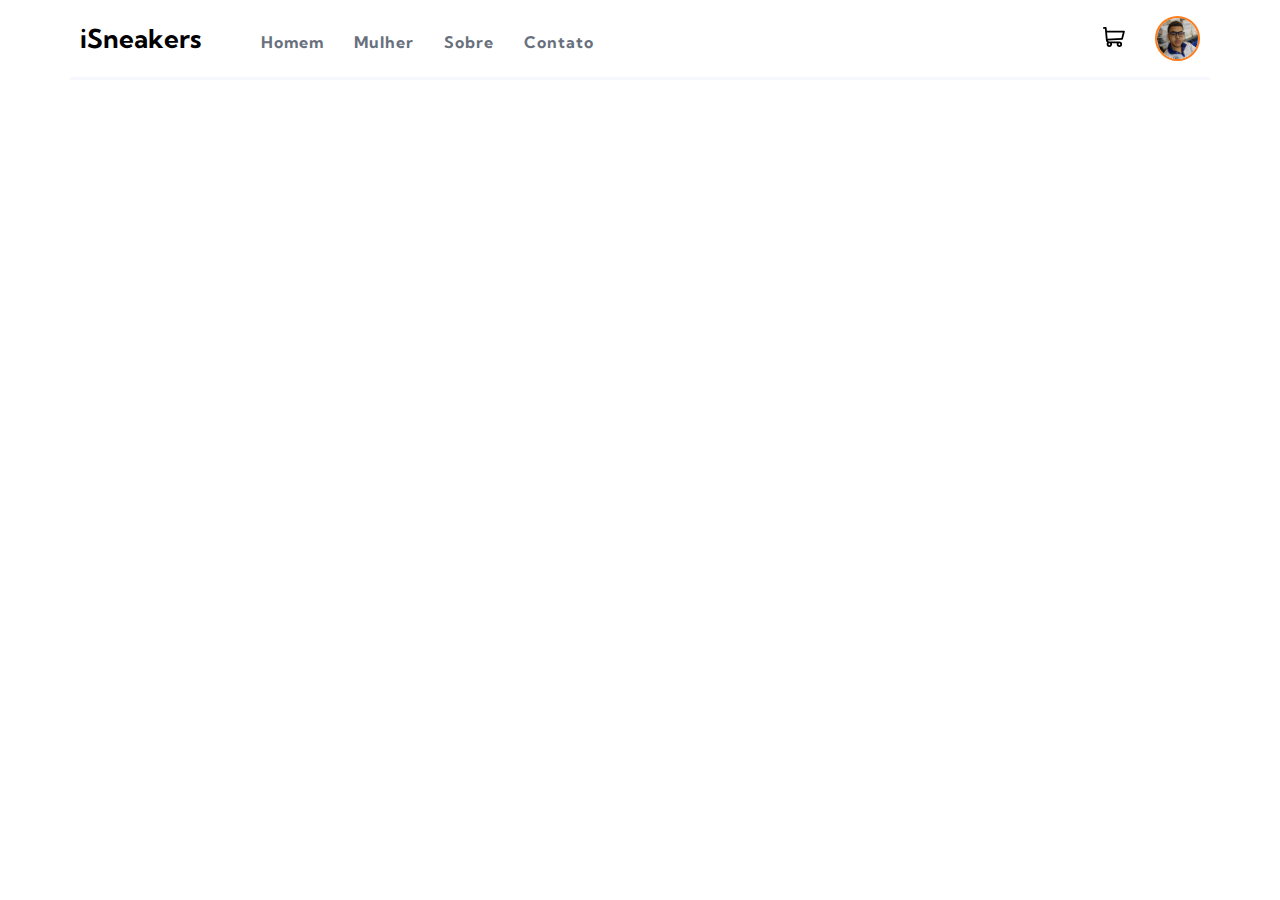
==== src/pages/index.html @ c7bc3824 "first commit" ====
<!DOCTYPE html>
<html lang="pt-br">
<head>
    <meta charset="UTF-8">
    <meta http-equiv="X-UA-Compatible" content="IE=edge">
    <meta name="viewport" content="width=device-width, initial-scale=1.0">
    <link rel="preconnect" href="https://fonts.googleapis.com">
    <link rel="preconnect" href="https://fonts.gstatic.com" crossorigin>
    <link href="https://fonts.googleapis.com/css2?family=Kumbh+Sans:wght@400;700&display=swap" rel="stylesheet">
    <link rel="stylesheet" href="../assets/css/main.css">
    <title>iSneakers</title>
</head>
<body>
    <header>
        <div class="left-side">
            <h5 id="logo">iSneakers</h5>
            <nav>
                <ul class="menu">
                    <li>Homem</li>
                    <li>Mulher</li>
                    <li>Sobre</li>
                    <li>Contato</li>
                </ul>
            </nav>
        </div>
        <div class="right-side">
            <div class="cart">
                <img src="../assets/images/icon-cart.svg" alt="">
            </div>
            <div class="person">
                <img src="../assets/images/perfil.jpg" alt="">
            </div>
        </div>
    </header>
    <script src="./src/pages/index.html"></script>
</body>
</html>
---- src/assets/css/main.css ----
:root{
    --orange-color: hsl(26, 100%, 55%);
    --pale-color: hsl(25, 100%, 94%);
    --blue-color: hsl(220, 13%, 13%);
    --dark--blue-color: hsl(219, 9%, 45%);
    --gray-blue--color: hsl(220, 14%, 75%);
    --light-gray--color: hsl(223, 64%, 98%);
    --white-color: hsl(0, 0%, 100%);
    --black-color:(with 75% opacity for lightbox background): hsl(0, 0%, 0%);
}
*{
    margin: 0;
    padding: 0;
    box-sizing: border-box;
    font-family: 'Kumbh Sans', sans-serif;
    text-decoration: none;
    list-style: none;
}

/*       */
header, 
main{
    max-width: 1140px;
    margin: auto;
}
/*       */

/* HEADER */
header{
    display: flex;
    align-items: center;
    justify-content: space-between;
    border-bottom: 3px solid var(--light-gray--color);
    height: 80px;
    padding: 0 10px;
}
/* LEFT SIDE */
.left-side{
}
.menu{
    display: flex;
    font-weight: 700;
    color: var(--dark--blue-color);
    letter-spacing: 1px;
    height: 100%;

}
.menu li{
    border-bottom: 3px solid transparent;
    padding: 35px 15px 25px;
    cursor: pointer;
}
.menu li:hover{
    border-color: var(--orange-color);
}
#logo{
    font-size: 26px;
    margin-right: 45px;
}

/*       */

.left-side,
.right-side{
    display: flex;
    align-items: center;
    height: 100%;
}

/* RIGHT-SIDE */
.person{
    border: 2px solid var(--orange-color);
    width: 45px;
    height: 45px;
    margin-left: 30px;
}
.cart{
    cursor: pointer;
}
.person img{
    width: 100%;
    height: 100%;
}
.person,
.person img{
    border-radius: 50%;
}
/*           */
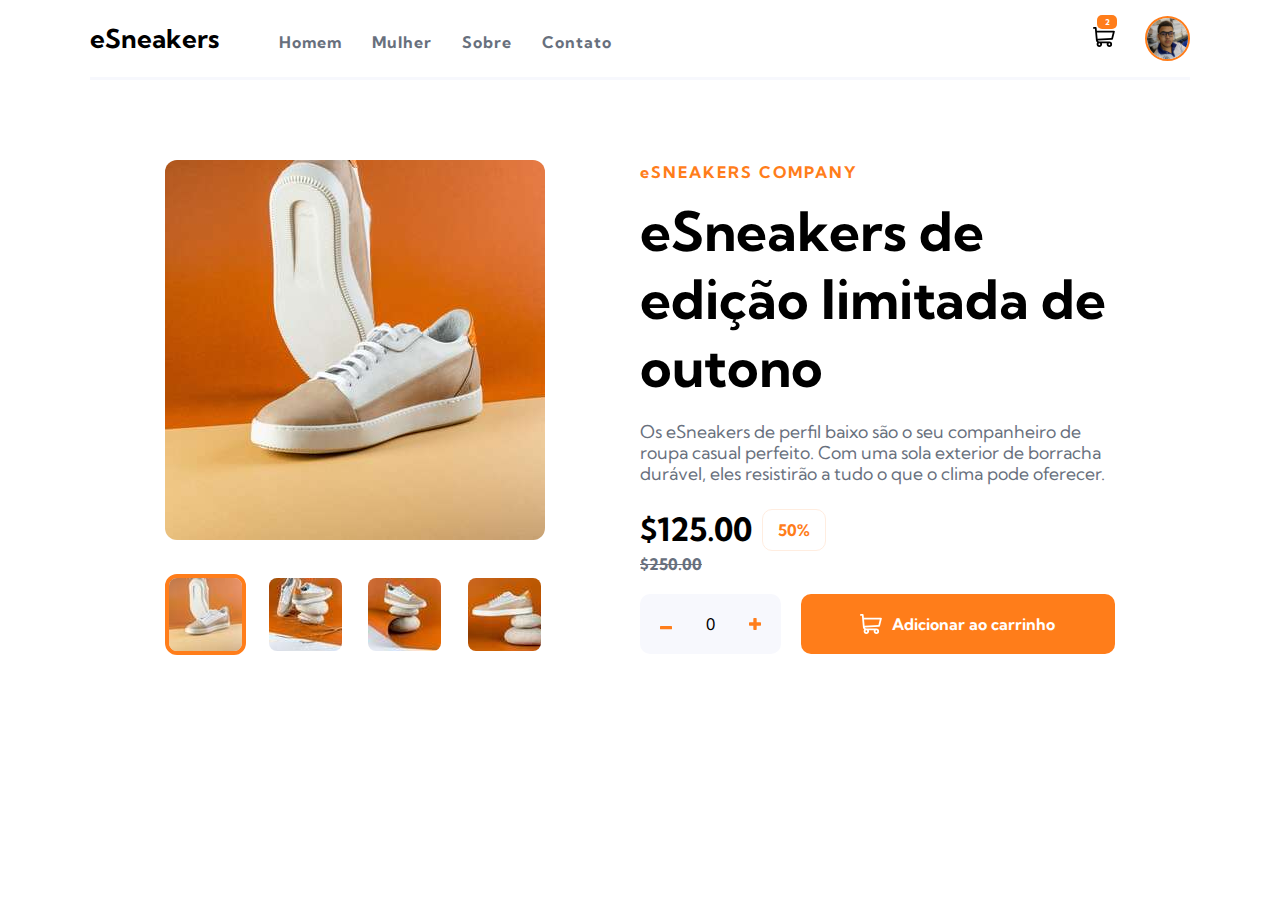
==== commit 3be1a63e: "modal finish" ====
--- a/src/pages/index.html
+++ b/src/pages/index.html
@@ -7,13 +7,13 @@
     <link rel="preconnect" href="https://fonts.googleapis.com">
     <link rel="preconnect" href="https://fonts.gstatic.com" crossorigin>
     <link href="https://fonts.googleapis.com/css2?family=Kumbh+Sans:wght@400;700&display=swap" rel="stylesheet">
-    <link rel="stylesheet" href="../assets/css/main.css">
-    <title>iSneakers</title>
+    <link rel="stylesheet" href="/./assets/css/main.css">
+    <title>eSneakers</title>
 </head>
 <body>
     <header>
         <div class="left-side">
-            <h5 id="logo">iSneakers</h5>
+            <h5 id="logo">eSneakers</h5>
             <nav>
                 <ul class="menu">
                     <li>Homem</li>
@@ -25,13 +25,102 @@
         </div>
         <div class="right-side">
             <div class="cart">
-                <img src="../assets/images/icon-cart.svg" alt="">
+                <img src="/./assets/icons/icon-cart.svg" alt="">
+                <span id="cart__amount">2</span>
             </div>
             <div class="person">
-                <img src="../assets/images/perfil.jpg" alt="">
+                <img src="/./assets/images/image-perfil.jpg" alt="">
             </div>
         </div>
     </header>
+    <main>
+        <div class="container">
+            <section class="product">
+                <div class="product__side-left">
+                    <div class="product__main-image">
+                        <img src="/./assets/images/image-product-1.jpg" alt="">
+                    </div>
+                    <div class="product__images-thumbnail">
+                        <div class="product__image-thumbnail active">
+                            <img src="/./assets/images/image-product-1-thumbnail.jpg" alt="">
+                        </div>
+                        <div class="product__image-thumbnail">
+                            <img src="/./assets/images/image-product-2-thumbnail.jpg" alt="">
+                        </div>
+                        <div class="product__image-thumbnail">
+                            <img src="/./assets/images/image-product-3-thumbnail.jpg" alt="">
+                        </div>
+                        <div class="product__image-thumbnail">
+                            <img src="/./assets/images/image-product-4-thumbnail.jpg" alt="">
+                        </div>
+                    </div>
+                </div>
+                <div class="product__side-right">
+                    <div class="product__description">
+                        <div class="product__description-company">eSNEAKERS COMPANY</div>
+                        <div class="product__description-edition">
+                            <h1>eSneakers de edição limitada de outono</h1>
+                        </div>
+                        <div class="product__description-text">
+                            Os eSneakers de perfil baixo são o seu companheiro de roupa casual perfeito. 
+                            Com uma sola exterior de borracha durável, 
+                            eles resistirão a tudo o que o clima pode oferecer.
+                        </div>
+                        <div class="product_description-values">
+                            <div class="product__description-price">$125.00</div>
+                            <div class="product__description--old-price">$250.00</div>
+                        </div>
+                        
+                    </div>
+                    <div class="product__add-cart">
+                        <div class="product__add-cart--btns">
+                            <div class="product__add-cart--btnDown">
+                                <img src="/./assets/icons/icon-minus.svg" alt="">
+                            </div>                    
+                            <div class="product__add-cart--amount">0</div>
+                            <div class="product__add-cart--btnUp">
+                                <img src="/./assets/icons/icon-plus.svg" alt="">
+                            </div>
+                        </div>
+                        <div class="product__add-cart--button">
+                            <svg width="22" height="20" xmlns="http://www.w3.org/2000/svg"><path d="M20.925 3.641H3.863L3.61.816A.896.896 0 0 0 2.717 0H.897a.896.896 0 1 0 0 1.792h1l1.031 11.483c.073.828.52 1.726 1.291 2.336C2.83 17.385 4.099 20 6.359 20c1.875 0 3.197-1.87 2.554-3.642h4.905c-.642 1.77.677 3.642 2.555 3.642a2.72 2.72 0 0 0 2.717-2.717 2.72 2.72 0 0 0-2.717-2.717H6.365c-.681 0-1.274-.41-1.53-1.009l14.321-.842a.896.896 0 0 0 .817-.677l1.821-7.283a.897.897 0 0 0-.87-1.114ZM6.358 18.208a.926.926 0 0 1 0-1.85.926.926 0 0 1 0 1.85Zm10.015 0a.926.926 0 0 1 0-1.85.926.926 0 0 1 0 1.85Zm2.021-7.243-13.8.81-.57-6.341h15.753l-1.383 5.53Z" fill="#000000" fill-rule="nonzero"/></svg>
+                            Adicionar ao carrinho
+                        </div>
+                    </div>
+                </div>
+            </section>
+        </div>
+        <div class="modal">
+            <div class="modal__content">
+                <div class="modal__image">
+                    <div class="modal__close">
+                        <img src="/./assets/icons/icon-close.svg" alt="">
+                    </div>
+                    <div class="modal__arrow-previous">
+                        <img src="/./assets/icons/icon-previous.svg" alt="">
+                    </div>
+                    <img src="/./assets/images/image-product-1.jpg" alt="" class="modal__image-actual">
+                    <div class="modal__arrow-next">
+                        <img src="/./assets/icons/icon-next.svg" alt="">
+                    </div>
+                </div>
+                <div class="modal__images-thumbnail">
+                    <div class="modal__image-thumbnail active">
+                        <img src="/./assets/images/image-product-1-thumbnail.jpg" alt="">
+                    </div>
+                    <div class="modal__image-thumbnail">
+                        <img src="/./assets/images/image-product-2-thumbnail.jpg" alt="">
+                    </div>
+                    <div class="modal__image-thumbnail">
+                        <img src="/./assets/images/image-product-3-thumbnail.jpg" alt="">
+                    </div>
+                    <div class="modal__image-thumbnail">
+                        <img src="/./assets/images/image-product-4-thumbnail.jpg" alt="">
+                    </div>
+                </div>
+            </div>
+        </div>
+    </main>
     <script src="./src/pages/index.html"></script>
 </body>
 </html>--- a/assets/css/main.css
+++ b/assets/css/main.css
@@ -0,0 +1,305 @@
+:root{
+    --orange-color: hsl(26, 100%, 55%);
+    --pale-color: hsl(25, 100%, 94%);
+    --blue-color: hsl(220, 13%, 13%);
+    --dark--blue-color: hsl(219, 9%, 45%);
+    --gray-blue--color: hsl(220, 14%, 75%);
+    --light-gray--color: hsl(223, 64%, 98%);
+    --white-color: hsl(0, 0%, 100%);
+    --black-color:(with 75% opacity for lightbox background): hsl(0, 0%, 0%);
+}
+*{
+    margin: 0;
+    padding: 0;
+    box-sizing: border-box;
+    font-family: 'Kumbh Sans', sans-serif;
+    text-decoration: none;
+    list-style: none;
+}
+
+body,html{
+    position: relative;
+    overflow-x: hidden;
+}
+/*       */
+header,
+main{
+    margin: auto;
+}
+main{
+    max-width: 950px;
+    padding: 80px 0;
+}
+/*       */
+
+/* HEADER */
+header{
+    display: flex;
+    align-items: center;
+    justify-content: space-between;
+    border-bottom: 3px solid var(--light-gray--color);
+    height: 80px;
+    max-width: 1100px;
+}
+/* LEFT SIDE */
+.left-side{
+}
+.menu{
+    display: flex;
+    font-weight: 700;
+    color: var(--dark--blue-color);
+    letter-spacing: 1px;
+    height: 100%;
+
+}
+.menu li{
+    border-bottom: 3px solid transparent;
+    padding: 35px 15px 25px;
+    cursor: pointer;
+}
+.menu li:hover{
+    border-color: var(--orange-color);
+}
+#logo{
+    font-size: 26px;
+    margin-right: 45px;
+}
+
+/*       */
+
+.left-side,
+.right-side{
+    display: flex;
+    align-items: center;
+    height: 100%;
+    margin: 30px 0;
+}
+
+/* RIGHT-SIDE */
+.person{
+    border: 2px solid var(--orange-color);
+    width: 45px;
+    height: 45px;
+    margin-left: 30px;
+}
+.cart{
+    position: relative;
+    cursor: pointer;
+}
+#cart__amount{
+    position: absolute;
+    top: -12px;
+    right: -2px;
+    font-size: 0.5em;
+    font-weight: 700;
+    background-color: var(--orange-color);
+    color: var(--white-color);
+    border-radius: 5px;
+    padding: 2px 5px;
+    min-width: 20px;
+    text-align: center;
+}
+.person img{
+    width: 100%;
+    height: 100%;
+}
+.person,
+.person img{
+    border-radius: 50%;
+}
+/*           */
+
+/* CONTAINER */
+.container{
+}
+/* IMAGENS DOS PRODUTOS */
+.product__side-left{
+    display: flex;
+    flex-direction: column;
+    max-width: 380px;
+}
+.product{
+    display: grid;
+    grid-template: auto / repeat(2, 1fr);
+}
+.product__images-thumbnail{
+    display: flex;
+    align-items: center;
+    justify-content: space-between;
+    margin-top: 30px;
+}
+.product__image-thumbnail img,
+.modal__images-thumbnail img{
+    border-radius: 8px;
+}
+.product__image-thumbnail,
+.modal__image-thumbnail,
+.product__main-image img{
+    cursor: pointer;   
+    border-radius: 12px;
+}
+.product__image-thumbnail,
+.modal__image-thumbnail{
+    border: 4px solid transparent;
+    height: 81px;
+    width: 81px;
+}
+.product__image-thumbnail.active,
+.modal__image-thumbnail.active{
+    border-color: var(--orange-color);
+    
+}
+.product__image-thumbnail.active > img{
+    opacity: 0.8;
+}
+/*           */
+/* DESCRIPTION */
+.product__side-right{
+    display: flex;
+    justify-content: center;
+    align-items: center;
+    flex-direction: column;
+}
+.product__description-company{
+    letter-spacing: 2px;
+    color: var(--orange-color);
+    font-weight: 700;
+}
+.product__description-edition{
+    margin: 15px 0;
+    font-size: 1.7em;
+    color:var(--black-color);
+}
+.product__description-text{
+    font-size: 1.1em;
+    color: var(--dark--blue-color);
+    margin: 20px 0 25px;
+}
+.product__description-price{
+    font-weight: 700;
+    font-size: 2em;
+}
+.product__description-price::after{
+    content: '50%';
+    position: absolute;
+    font-size: 0.5em;
+    color: var(--orange-color);
+    padding: 10px 15px;
+    margin-left: 10px;
+    border: 1px solid var(--pale-color);
+    border-radius: 10px;
+}
+.product__description--old-price{
+    font-weight: 700;
+    color: var(--dark--blue-color);
+    text-decoration: line-through;
+    margin: 5px 0 20px;
+}
+/*       */
+/*  CARRINHO     */
+.product__add-cart{
+    display: flex;
+    width: 100%;
+}
+.product__add-cart--btns{
+    display: flex;
+    justify-content: space-between;
+    align-items: center;
+    background-color:var(--light-gray--color);
+    padding: 12px 20px;
+    width: 200px;
+    margin-right: 20px;
+    border: 5px solid var(--black-color);
+    border-radius: 10px;
+}
+.product__add-cart--btnUp,
+.product__add-cart--btnDown{
+    cursor: pointer;
+    user-select: none;
+}
+.product__add-cart--button{
+    background-color: var(--orange-color);
+    border-radius: 10px;
+    width: 100%;
+    display: flex;
+    justify-content: center;
+    align-items: center;
+    padding: 20px;
+    color: #fff;
+    font-weight: 700;
+    cursor: pointer;
+    transition: .3s all ease;
+}
+.product__add-cart--button:hover{
+    background-color: var(--dark--blue-color);
+}
+.product__add-cart--button svg{
+    margin-right: 10px;
+}
+.product__add-cart--button path{
+    fill: #fff;
+}
+
+/*       */
+
+/* MODAL */
+.modal{
+    display: none;
+    position: absolute;
+    top: 0;
+    left: 0;
+    bottom: 0;
+    width: 100vw;
+    background-color:  rgba(0, 0, 0, 0.5);
+    z-index: 999;
+}
+.modal__content{
+    position: relative;
+    display: flex;
+    flex-direction: column;
+    align-items: center;
+    justify-content: center;
+    max-width: 400px;
+    margin: auto;
+    height: 90%;
+}
+
+.modal__close,
+.modal__arrow-previous,
+.modal__arrow-next{
+    position: absolute;
+}
+.modal__close{
+    top: 40px;
+    right: 0;
+    cursor: pointer;
+}
+.modal__arrow-next{
+    right: -20px;
+}
+.modal__arrow-previous{
+    left: -20px;
+}
+.modal__arrow-previous,
+.modal__arrow-next{
+    top: 260px;
+    border-radius: 30px;
+    padding: 15px 18px;
+    background-color: var(--white-color);
+    cursor: pointer;
+    transition: .3s all ease;
+}
+.modal__arrow-previous:hover,
+.modal__arrow-next:hover{
+    background-color: var(--orange-color);
+}
+.modal__image-actual{
+    border-radius: 12px;
+}
+.modal__images-thumbnail{
+    display: flex;
+    margin-top: 10px;
+}
+.modal__image-thumbnail{
+    margin: 0 2px;
+}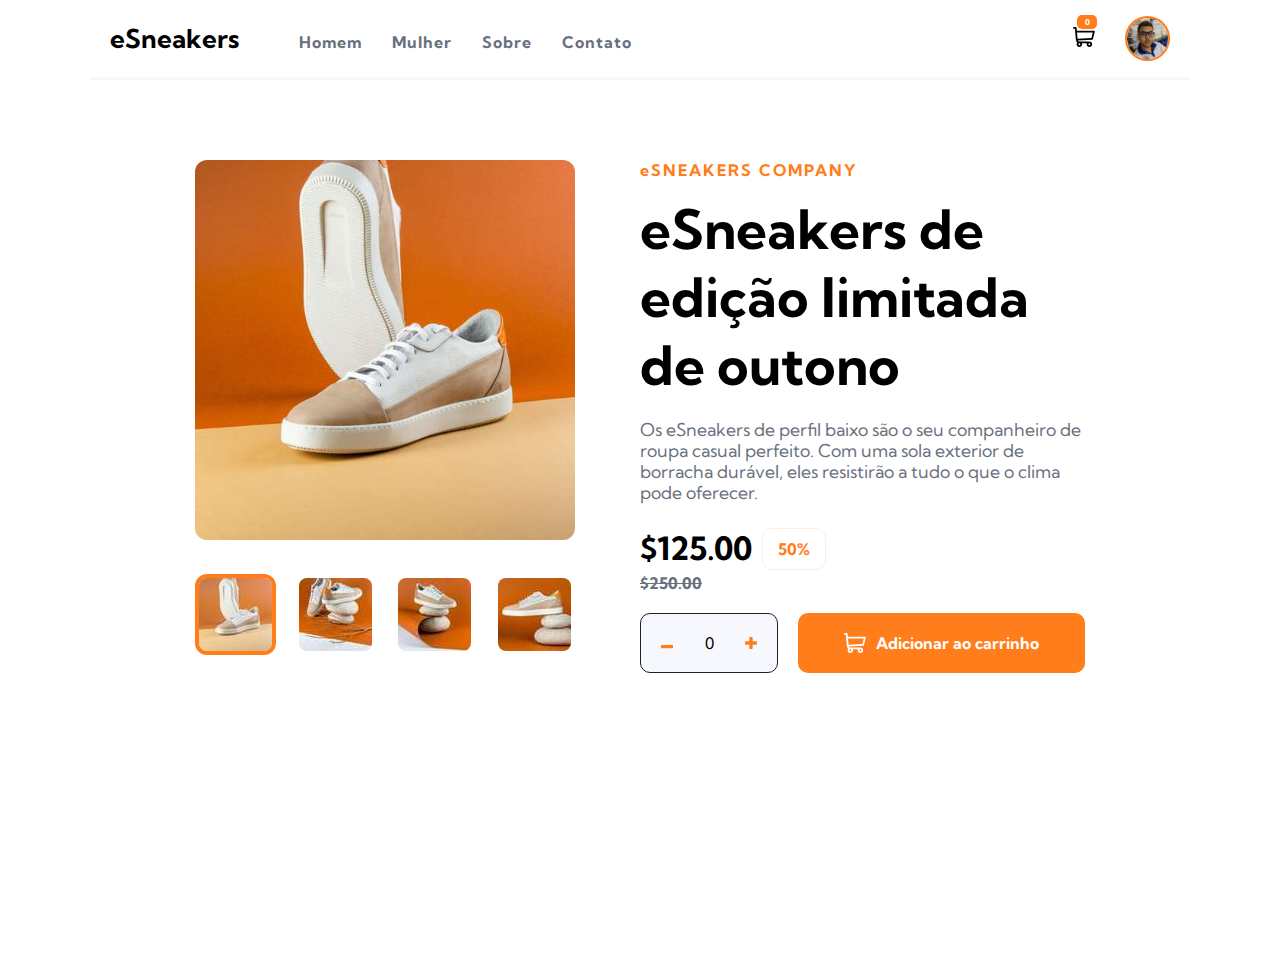
==== commit 0589f3cb: "new features" ====
--- a/src/pages/index.html
+++ b/src/pages/index.html
@@ -13,6 +13,11 @@
 <body>
     <header>
         <div class="left-side">
+            <div class="menu__mobile">
+                <div class="line"></div>
+                <div class="line"></div>
+                <div class="line"></div>
+            </div>
             <h5 id="logo">eSneakers</h5>
             <nav>
                 <ul class="menu">
@@ -26,7 +31,7 @@
         <div class="right-side">
             <div class="cart">
                 <img src="/./assets/icons/icon-cart.svg" alt="">
-                <span id="cart__amount">2</span>
+                <span id="cart__amount">0</span>
             </div>
             <div class="person">
                 <img src="/./assets/images/image-perfil.jpg" alt="">
@@ -38,19 +43,25 @@
             <section class="product">
                 <div class="product__side-left">
                     <div class="product__main-image">
-                        <img src="/./assets/images/image-product-1.jpg" alt="">
+                        <div class="arrow-previous">
+                            <img src="/./assets/icons/icon-previous.svg" alt="">
+                        </div>
+                        <img src="/./assets/images/image-product-1.jpg" alt="" class="image-actual">
+                        <div class="arrow-next">
+                            <img src="/./assets/icons/icon-next.svg" alt="">
+                        </div>
                     </div>
-                    <div class="product__images-thumbnail">
-                        <div class="product__image-thumbnail active">
+                    <div class="images-thumbnail">
+                        <div class="image-thumbnail active">
                             <img src="/./assets/images/image-product-1-thumbnail.jpg" alt="">
                         </div>
-                        <div class="product__image-thumbnail">
+                        <div class="image-thumbnail">
                             <img src="/./assets/images/image-product-2-thumbnail.jpg" alt="">
                         </div>
-                        <div class="product__image-thumbnail">
+                        <div class="image-thumbnail">
                             <img src="/./assets/images/image-product-3-thumbnail.jpg" alt="">
                         </div>
-                        <div class="product__image-thumbnail">
+                        <div class="image-thumbnail">
                             <img src="/./assets/images/image-product-4-thumbnail.jpg" alt="">
                         </div>
                     </div>
@@ -90,37 +101,10 @@
                 </div>
             </section>
         </div>
-        <div class="modal">
-            <div class="modal__content">
-                <div class="modal__image">
-                    <div class="modal__close">
-                        <img src="/./assets/icons/icon-close.svg" alt="">
-                    </div>
-                    <div class="modal__arrow-previous">
-                        <img src="/./assets/icons/icon-previous.svg" alt="">
-                    </div>
-                    <img src="/./assets/images/image-product-1.jpg" alt="" class="modal__image-actual">
-                    <div class="modal__arrow-next">
-                        <img src="/./assets/icons/icon-next.svg" alt="">
-                    </div>
-                </div>
-                <div class="modal__images-thumbnail">
-                    <div class="modal__image-thumbnail active">
-                        <img src="/./assets/images/image-product-1-thumbnail.jpg" alt="">
-                    </div>
-                    <div class="modal__image-thumbnail">
-                        <img src="/./assets/images/image-product-2-thumbnail.jpg" alt="">
-                    </div>
-                    <div class="modal__image-thumbnail">
-                        <img src="/./assets/images/image-product-3-thumbnail.jpg" alt="">
-                    </div>
-                    <div class="modal__image-thumbnail">
-                        <img src="/./assets/images/image-product-4-thumbnail.jpg" alt="">
-                    </div>
-                </div>
-            </div>
-        </div>
+      
     </main>
-    <script src="./src/pages/index.html"></script>
+    <script src="/src/js/JSON.js"></script>
+    <script src="/./src/js/main.js"></script>
+    <script src="/src/js/modal.js"></script>
 </body>
 </html>--- a/assets/css/main.css
+++ b/assets/css/main.css
@@ -28,7 +28,8 @@
 }
 main{
     max-width: 950px;
-    padding: 80px 0;
+    min-height: 100vh;
+    padding: 80px 30px;
 }
 /*       */
 
@@ -40,9 +41,25 @@
     border-bottom: 3px solid var(--light-gray--color);
     height: 80px;
     max-width: 1100px;
-}
+    padding: 0 20px;
+}
+
 /* LEFT SIDE */
 .left-side{
+}
+.menu__mobile{
+    display: none;
+    cursor: pointer;
+    margin-right: 40px;
+}
+.line{
+    height: 5px;
+    margin: 5px 0;
+    width: 30px;
+    background-color: var(--blue-color);
+    border-radius: 5px;
+    transition: 0.3s all ease;
+
 }
 .menu{
     display: flex;
@@ -50,6 +67,7 @@
     color: var(--dark--blue-color);
     letter-spacing: 1px;
     height: 100%;
+    transition: 0.3s all ease-in;
 
 }
 .menu li{
@@ -122,34 +140,35 @@
     display: grid;
     grid-template: auto / repeat(2, 1fr);
 }
-.product__images-thumbnail{
+.product__main-image{
+    position: relative;
+}
+.images-thumbnail{
     display: flex;
     align-items: center;
     justify-content: space-between;
     margin-top: 30px;
 }
-.product__image-thumbnail img,
-.modal__images-thumbnail img{
+.image-thumbnail img{
     border-radius: 8px;
 }
-.product__image-thumbnail,
-.modal__image-thumbnail,
-.product__main-image img{
+.image-actual{
+    width: 100%;
+}
+.image-thumbnail,
+.image-actual{
     cursor: pointer;   
     border-radius: 12px;
 }
-.product__image-thumbnail,
-.modal__image-thumbnail{
+.image-thumbnail{
     border: 4px solid transparent;
     height: 81px;
     width: 81px;
 }
-.product__image-thumbnail.active,
-.modal__image-thumbnail.active{
-    border-color: var(--orange-color);
-    
-}
-.product__image-thumbnail.active > img{
+.image-thumbnail.active{
+    border-color: var(--orange-color); 
+}
+.image-thumbnail.active > img{
     opacity: 0.8;
 }
 /*           */
@@ -209,7 +228,7 @@
     padding: 12px 20px;
     width: 200px;
     margin-right: 20px;
-    border: 5px solid var(--black-color);
+    border: 1px solid var(--blue-color);
     border-radius: 10px;
 }
 .product__add-cart--btnUp,
@@ -244,7 +263,6 @@
 
 /* MODAL */
 .modal{
-    display: none;
     position: absolute;
     top: 0;
     left: 0;
@@ -254,7 +272,6 @@
     z-index: 999;
 }
 .modal__content{
-    position: relative;
     display: flex;
     flex-direction: column;
     align-items: center;
@@ -263,43 +280,256 @@
     margin: auto;
     height: 90%;
 }
-
+.modal__image{
+    position: relative;
+}
 .modal__close,
-.modal__arrow-previous,
-.modal__arrow-next{
+.arrow-previous,
+.arrow-next{
     position: absolute;
+    user-select: none;
+}
+.product .arrow-previous,
+.product .arrow-next{
+    display: none;
+    top: 50%;
+    box-shadow: 0 0 5px #000;
+}
+.product .arrow-next{
+    right: -20px;
+}
+.product .arrow-previous{
+    left: -20px;
 }
 .modal__close{
-    top: 40px;
-    right: 0;
-    cursor: pointer;
-}
-.modal__arrow-next{
+    top: -50px;
+    right: -25px;
+    cursor: pointer;
+}
+.modal .arrow-next{
     right: -20px;
 }
-.modal__arrow-previous{
+.modal .arrow-previous{
     left: -20px;
 }
-.modal__arrow-previous,
-.modal__arrow-next{
-    top: 260px;
+.modal .arrow-next,
+.modal .arrow-previous{
+    top: 50%;
+}
+.arrow-previous,
+.arrow-next{
     border-radius: 30px;
     padding: 15px 18px;
     background-color: var(--white-color);
     cursor: pointer;
     transition: .3s all ease;
 }
-.modal__arrow-previous:hover,
-.modal__arrow-next:hover{
+.arrow-previous:hover,
+.arrow-next:hover{
     background-color: var(--orange-color);
 }
-.modal__image-actual{
-    border-radius: 12px;
-}
-.modal__images-thumbnail{
-    display: flex;
-    margin-top: 10px;
-}
-.modal__image-thumbnail{
-    margin: 0 2px;
+
+@media screen and (max-width: 992px) {
+    main{
+        padding: 60px 30px;
+    }
+    h1{
+        font-size: 1.3em;
+    }
+    .product__description-text{
+        font-size: 1.2em;
+    }
+    .menu{
+        position: absolute;
+        left: -1000px;
+        top: 0;
+        width: 60vw;
+        background-color: var(--white-color);
+        z-index: 3;
+        flex-direction: column;
+    }
+    .menu.active{
+        left: 0;    
+    }
+    .menu li{
+        color: var(--blue-color);
+    }
+    .menu li:first-child{
+        margin-top: 60px;
+    }
+    .menu__mobile{
+        display: block;
+        z-index: 4;
+        transition: .3s all ease-out;
+    }
+    .menu__mobile.active .line:nth-child(1){
+        transform: translateY(10px) rotate(45deg);
+    }
+    .menu__mobile.active .line:nth-child(2){
+        opacity: 0;
+    }
+    .menu__mobile.active .line:nth-child(3){
+        transform: translateY(-11px) rotate(135deg);
+    }
+    .product{
+        grid-template: repeat(2, auto) / 1fr;
+        place-items: center;
+    }
+    .images-thumbnail{
+        display: none;
+    }
+    .product__description{
+        margin-top: 60px;
+    }
+    .product__side-left{
+        max-width: 450px;
+    }
+    .product__description-price{
+        position: relative;
+        font-size: 2.5em;
+    }
+    .product__description--old-price{
+        font-size: 1.5em;
+        margin: 0;
+    }
+    .product__description-price::after{
+        content: "50%";
+        top: -5px;
+        left: 125px;
+        border: 0;
+        font-size: 0.4em;
+    }
+    .product__description-text{
+        margin: 15px 0 40px;
+    }
+    .product_description-values{
+        display: flex;
+        align-items: center;
+    }
+    .product__add-cart,
+    .product_description-values{
+        justify-content: space-between;
+    }
+    .product__add-cart{
+        margin-top: 30px;
+    }
+    .product__add-cart--btns{
+        width: 250px;
+    }
+    .product__add-cart--button{
+        max-width: 350px;
+    }
+    .product .arrow-previous,
+    .product .arrow-next{
+        display: block;
+    }
+}
+@media screen and (max-width: 768px) {
+    h1{
+    }
+    .product__description-text{
+        font-size: 1.1em;
+        margin: 15px 0 25px;
+    }
+    .product__description{
+        margin-top: 40px;
+    }
+    .product__add-cart{
+        align-items: center;
+    }
+    .product__add-cart--btns{
+        padding: 20px;
+        max-width: 180px;
+    }
+    .product__add-cart--button{
+        font-size: 1.2em;
+    }
+    .product__side-left{
+        max-width: 400px;
+    }
+}
+@media screen and (max-width: 500px) {
+    h1{
+        font-size: 1.3em;
+    }
+    .product__description-text{
+        font-size: 1.1em;
+    }
+    main{
+        padding: 0 0 80px;
+    }
+    .product__description{
+        margin-top: 20px;
+    }
+    .product__description-price{
+        font-size: 2.2em;
+    }
+    .product__description--old-price{
+        font-size: 1.3em;
+    }
+    .product__description-price::after {
+        content: "50%";
+        left: 110px;
+    }
+    .product__add-cart{
+        flex-direction: column;
+    }
+    .product__add-cart--btns{
+        margin: 0 0 10px;
+    }
+    .product__add-cart--button{
+        font-size: 1em;
+    }
+    .product__add-cart--btns,
+    .product__add-cart--button{
+        max-width: 100%;
+        width: 100%;
+    }
+
+    .image-actual{
+        border-radius: 0;
+    }
+    .product__side-left{
+        max-width: 100vw;
+    }
+    .product__side-right{
+        padding: 0 20px;
+    }
+    .product .arrow-previous{
+        left: 10px;
+    }
+    .product .arrow-next{
+        right: 10px;
+    }
+}
+@media screen and (max-width: 380px){
+    .menu__mobile{
+        margin-right: 20px;
+    }
+    #logo{
+        margin-right: 20px;
+        font-size: 22px;
+    }
+    .person{
+        width: 40px;
+        height: 40px;
+        margin-left: 20px;
+    }
+    .left-side, 
+    .right-side{
+        margin: 0;
+    }
+    h1{
+        font-size: 1.2em;
+    }
+    .product__description-text{
+        font-size: 1em;
+    }
+    .product__description-price{
+        font-size: 2em;
+    }
+    .product__description-price::after {
+        content: "50%";
+        left: 95px;
+    }
 }